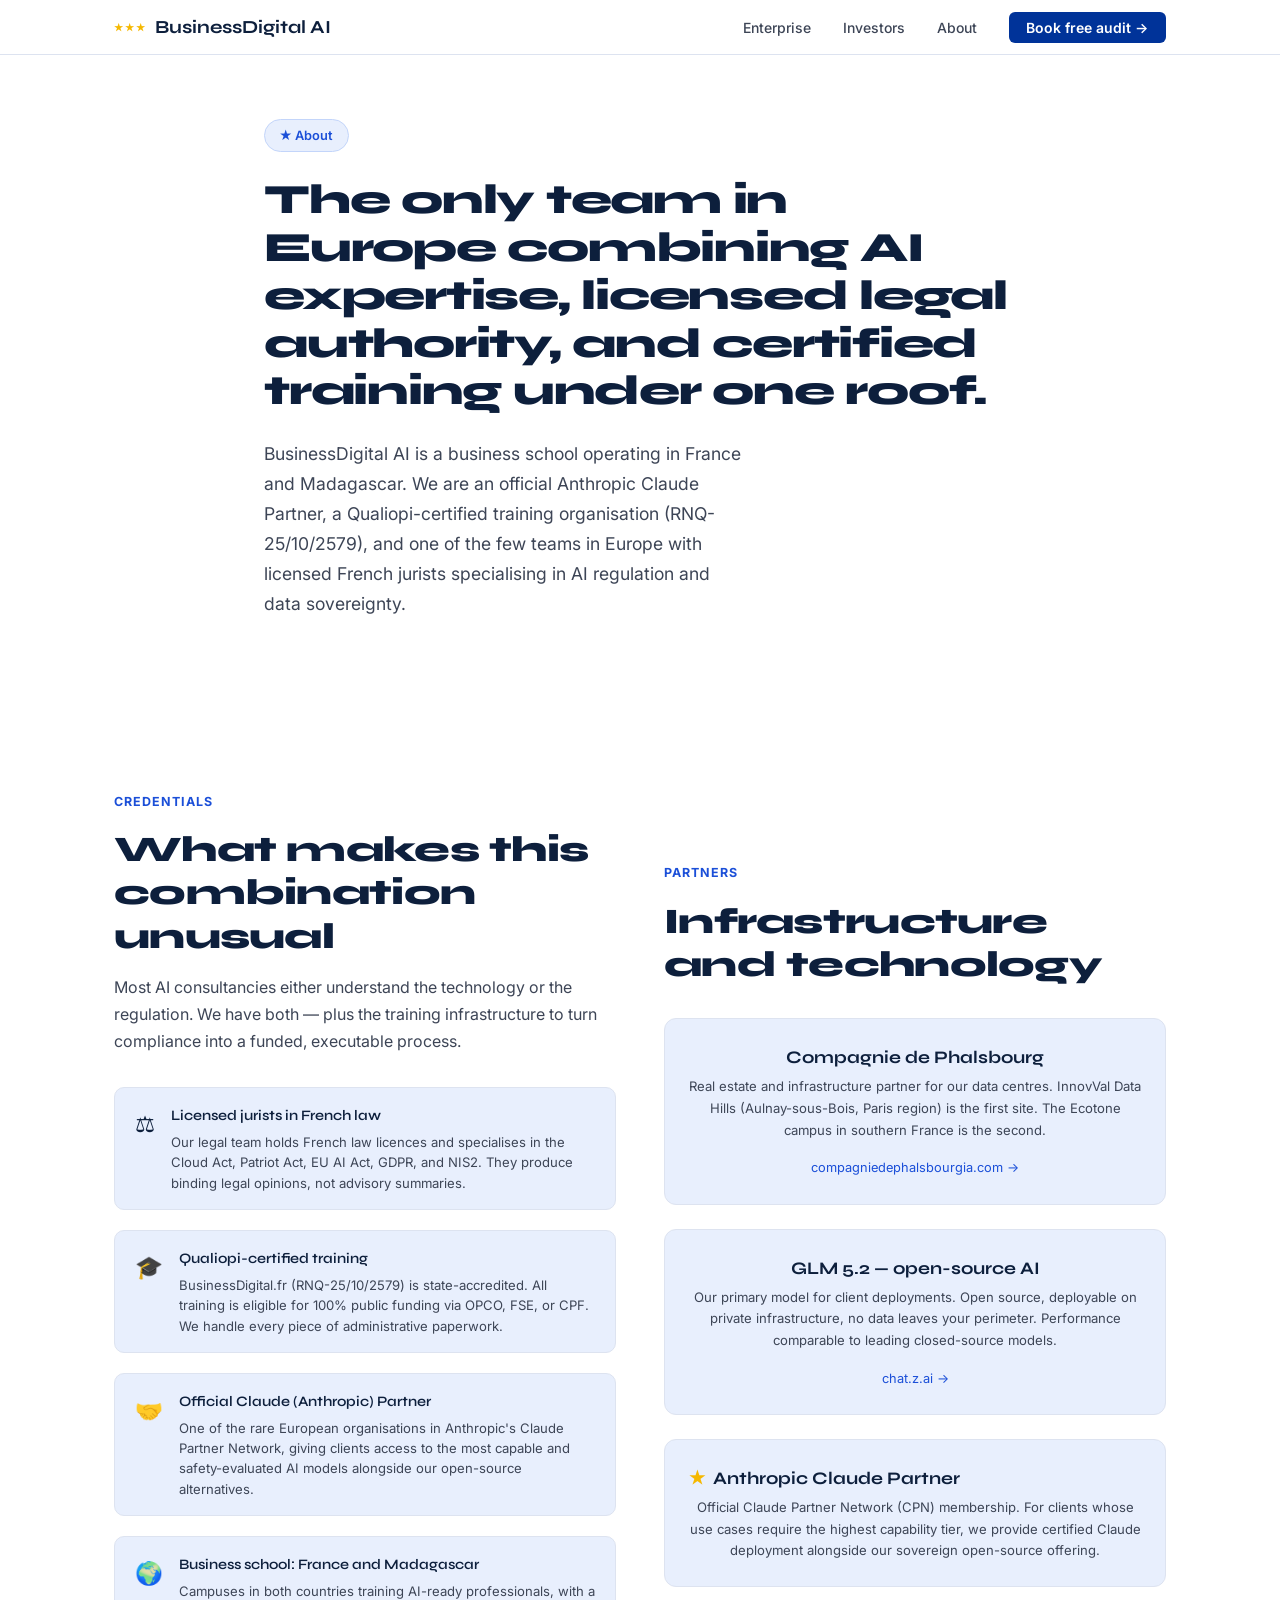
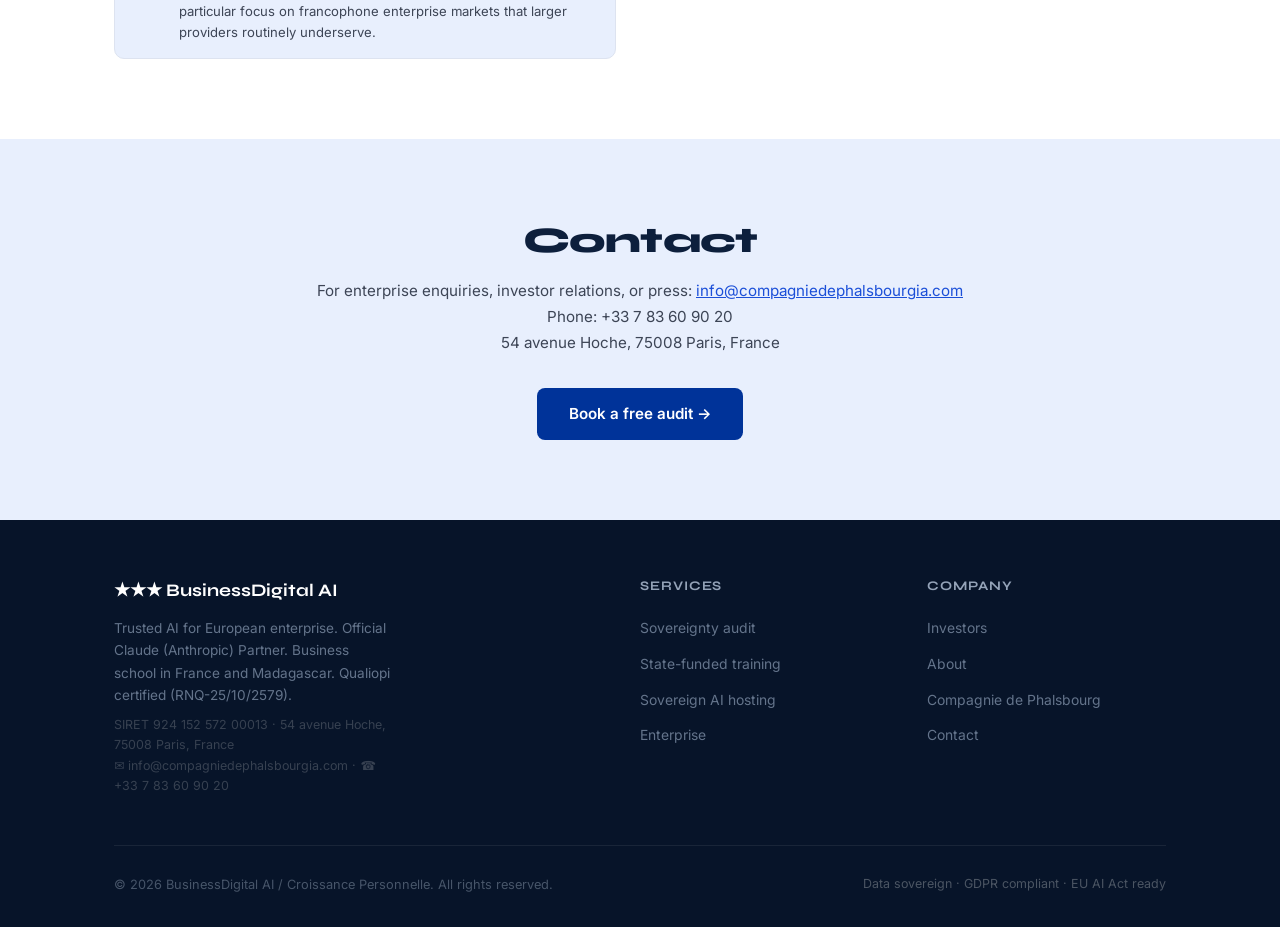
==== about/index.html @ 40485698 "feat: pages /enterprise /investors /about + SEO meta + IndexNow + sitemap" ====
<!DOCTYPE html>
<html lang="en">
<head>
<meta charset="UTF-8">
<meta name="viewport" content="width=device-width, initial-scale=1.0">
<title>About — BusinessDigital AI | Official Claude Partner & AI Business School</title>
<meta name="description" content="BusinessDigital AI is an official Anthropic Claude partner and Qualiopi-certified business school operating in France and Madagascar. We combine AI education, French legal expertise, and sovereign open-source infrastructure.">
<meta property="og:title" content="About — BusinessDigital AI | Official Claude Partner & AI Business School">
<meta property="og:description" content="BusinessDigital AI is an official Anthropic Claude partner and Qualiopi-certified business school operating in France and Madagascar. We combine AI education, French legal expertise, and sovereign open-source infrastructure.">
<meta property="og:type" content="website">
<meta property="og:url" content="https://businessdigitalai.com/about">
<meta name="robots" content="index, follow">
<link rel="canonical" href="https://businessdigitalai.com/about">
<link rel="preconnect" href="https://fonts.googleapis.com">
<link rel="preconnect" href="https://fonts.gstatic.com" crossorigin>
<link href="https://fonts.googleapis.com/css2?family=Syne:wght@400;600;700;800&family=Inter:wght@300;400;500;600&display=swap" rel="stylesheet">
<link rel="stylesheet" href="/shared.css">
</head>
<body>
<nav>
  <div class="container">
    <div class="nav-inner">
      <a href="/" class="nav-logo"><span class="eu-flag"><span class="star">★</span><span class="star">★</span><span class="star">★</span></span> BusinessDigital AI</a>
      <ul class="nav-links">
        <li><a href="/enterprise">Enterprise</a></li>
        <li><a href="/investors">Investors</a></li>
        <li><a href="/about">About</a></li>
        <li><a href="/#audit-form" class="nav-cta">Book free audit →</a></li>
      </ul>
    </div>
  </div>
</nav>

<section class="hero" style="padding:4rem 0 3rem">
  <div class="container" style="max-width:800px">
    <span class="hero-eyebrow">★ About</span>
    <h1 style="font-size:2.6rem;line-height:1.15">The only team in Europe combining AI expertise, licensed legal authority, and certified training under one roof.</h1>
    <p class="hero-sub">BusinessDigital AI is a business school operating in France and Madagascar. We are an official Anthropic Claude Partner, a Qualiopi-certified training organisation (RNQ-25/10/2579), and one of the few teams in Europe with licensed French jurists specialising in AI regulation and data sovereignty.</p>
  </div>
</section>

<section class="section section--white">
  <div class="container">
    <div class="why-grid">
      <div>
        <span class="section-label">Credentials</span>
        <h2 class="section-h2">What makes this combination unusual</h2>
        <p class="section-sub" style="margin-top:1rem">Most AI consultancies either understand the technology or the regulation. We have both — plus the training infrastructure to turn compliance into a funded, executable process.</p>
        <div class="credential-list">
          <div class="credential" style="background:var(--sky);border-color:var(--border)">
            <span class="credential-icon" style="font-size:1.4rem">⚖️</span>
            <div><h4 style="color:var(--navy)">Licensed jurists in French law</h4><p style="color:var(--body)">Our legal team holds French law licences and specialises in the Cloud Act, Patriot Act, EU AI Act, GDPR, and NIS2. They produce binding legal opinions, not advisory summaries.</p></div>
          </div>
          <div class="credential" style="background:var(--sky);border-color:var(--border)">
            <span class="credential-icon" style="font-size:1.4rem">🎓</span>
            <div><h4 style="color:var(--navy)">Qualiopi-certified training</h4><p style="color:var(--body)">BusinessDigital.fr (RNQ-25/10/2579) is state-accredited. All training is eligible for 100% public funding via OPCO, FSE, or CPF. We handle every piece of administrative paperwork.</p></div>
          </div>
          <div class="credential" style="background:var(--sky);border-color:var(--border)">
            <span class="credential-icon" style="font-size:1.4rem">🤝</span>
            <div><h4 style="color:var(--navy)">Official Claude (Anthropic) Partner</h4><p style="color:var(--body)">One of the rare European organisations in Anthropic's Claude Partner Network, giving clients access to the most capable and safety-evaluated AI models alongside our open-source alternatives.</p></div>
          </div>
          <div class="credential" style="background:var(--sky);border-color:var(--border)">
            <span class="credential-icon" style="font-size:1.4rem">🌍</span>
            <div><h4 style="color:var(--navy)">Business school: France and Madagascar</h4><p style="color:var(--body)">Campuses in both countries training AI-ready professionals, with a particular focus on francophone enterprise markets that larger providers routinely underserve.</p></div>
          </div>
        </div>
      </div>
      <div>
        <span class="section-label">Partners</span>
        <h2 class="section-h2">Infrastructure and technology</h2>
        <div class="partner-logos" style="margin-top:2rem">
          <div class="partner-logo-card" style="background:var(--sky);border-color:var(--border)">
            <div class="partner-name" style="color:var(--navy)">Compagnie de Phalsbourg</div>
            <div class="partner-desc" style="color:var(--body)">Real estate and infrastructure partner for our data centres. InnovVal Data Hills (Aulnay-sous-Bois, Paris region) is the first site. The Ecotone campus in southern France is the second.</div>
            <a href="https://compagniedephalsbourgia.com" style="display:inline-block;margin-top:1rem;font-size:.8rem;color:var(--cobalt);text-decoration:none">compagniedephalsbourgia.com →</a>
          </div>
          <div class="partner-logo-card" style="background:var(--sky);border-color:var(--border)">
            <div class="partner-name" style="color:var(--navy)">GLM 5.2 — open-source AI</div>
            <div class="partner-desc" style="color:var(--body)">Our primary model for client deployments. Open source, deployable on private infrastructure, no data leaves your perimeter. Performance comparable to leading closed-source models.</div>
            <a href="https://chat.z.ai" target="_blank" style="display:inline-block;margin-top:1rem;font-size:.8rem;color:var(--cobalt);text-decoration:none">chat.z.ai →</a>
          </div>
          <div class="partner-logo-card" style="background:var(--sky);border-color:var(--border)">
            <div class="partner-name" style="color:var(--navy);display:flex;align-items:center;gap:.5rem"><span style="color:var(--eu-gold)">★</span> Anthropic Claude Partner</div>
            <div class="partner-desc" style="color:var(--body)">Official Claude Partner Network (CPN) membership. For clients whose use cases require the highest capability tier, we provide certified Claude deployment alongside our sovereign open-source offering.</div>
          </div>
        </div>
      </div>
    </div>
  </div>
</section>

<section class="section section--sky">
  <div class="container" style="max-width:700px;text-align:center">
    <h2 class="section-h2">Contact</h2>
    <p style="margin-top:1rem;font-size:.95rem;color:var(--body);line-height:1.7">For enterprise enquiries, investor relations, or press: <a href="mailto:info@compagniedephalsbourgia.com" style="color:var(--cobalt)">info@compagniedephalsbourgia.com</a><br>Phone: +33 7 83 60 90 20<br>54 avenue Hoche, 75008 Paris, France</p>
    <div style="margin-top:2rem"><a href="/#audit-form" class="btn-primary">Book a free audit →</a></div>
  </div>
</section>

<footer>
  <div class="container">
    <div class="footer-inner">
      <div class="footer-brand">
        <div style="font-family:'Syne',sans-serif;font-weight:700;color:white;font-size:1.1rem">★★★ BusinessDigital AI</div>
        <p>Trusted AI for European enterprise. Official Claude (Anthropic) Partner. Business school in France and Madagascar. Qualiopi certified (RNQ-25/10/2579).</p>
        <p style="margin-top:.5rem;font-size:.78rem;color:#374151">SIRET 924 152 572 00013 · 54 avenue Hoche, 75008 Paris, France<br>✉ info@compagniedephalsbourgia.com · ☎ +33 7 83 60 90 20</p>
      </div>
      <div class="footer-col">
        <h4>Services</h4>
        <ul>
          <li><a href="/#offer">Sovereignty audit</a></li>
          <li><a href="/#offer">State-funded training</a></li>
          <li><a href="/#offer">Sovereign AI hosting</a></li>
          <li><a href="/enterprise">Enterprise</a></li>
        </ul>
      </div>
      <div class="footer-col">
        <h4>Company</h4>
        <ul>
          <li><a href="/investors">Investors</a></li>
          <li><a href="/about">About</a></li>
          <li><a href="https://compagniedephalsbourgia.com" target="_blank">Compagnie de Phalsbourg</a></li>
          <li><a href="mailto:info@compagniedephalsbourgia.com">Contact</a></li>
        </ul>
      </div>
    </div>
    <div class="footer-bottom">
      <p>© 2026 BusinessDigital AI / Croissance Personnelle. All rights reserved.</p>
      <p style="color:#4b5563;font-size:.78rem">Data sovereign · GDPR compliant · EU AI Act ready</p>
    </div>
  </div>
</footer>
</body></html>
---- shared.css ----
*,*::before,*::after{box-sizing:border-box;margin:0;padding:0}
:root{
  --navy:#0d1f3c;
  --eu-blue:#003399;
  --eu-gold:#f5b800;
  --cobalt:#1b4fd8;
  --sky:#e8effd;
  --paper:#f7f8fc;
  --body:#3d4556;
  --muted:#6b7280;
  --border:#dde3f0;
  --white:#ffffff;
  --green:#0a8a4e;
  --red:#c0392b;
}
html{scroll-behavior:smooth}
body{font-family:'Inter',system-ui,sans-serif;color:var(--navy);background:var(--paper);line-height:1.65;-webkit-font-smoothing:antialiased}
h1,h2,h3,h4,.display{font-family:'Syne',sans-serif}
img{max-width:100%;display:block}
a{color:inherit}

/* Layout */
.container{max-width:1100px;margin:0 auto;padding:0 1.5rem}
.section{padding:5rem 0}
.section--white{background:var(--white)}
.section--sky{background:var(--sky)}
.section--navy{background:var(--navy);color:var(--white)}
.section--dark{background:#071429;color:var(--white)}

/* Nav */
nav{background:var(--white);border-bottom:1px solid var(--border);position:sticky;top:0;z-index:100;padding:.75rem 0}
.nav-inner{display:flex;align-items:center;justify-content:space-between;gap:1.5rem}
.nav-logo{font-family:'Syne',sans-serif;font-weight:700;font-size:1.15rem;color:var(--navy);text-decoration:none;display:flex;align-items:center;gap:.6rem}
.nav-logo .eu-flag{display:flex;align-items:center;gap:2px}
.nav-logo .star{color:var(--eu-gold);font-size:.65rem}
.nav-links{display:flex;align-items:center;gap:2rem;list-style:none}
.nav-links a{text-decoration:none;font-size:.875rem;font-weight:500;color:var(--body);transition:color .15s}
.nav-links a:hover{color:var(--eu-blue)}
.nav-cta{background:var(--eu-blue);color:var(--white)!important;padding:.45rem 1.1rem;border-radius:6px;font-weight:600!important;transition:background .15s!important}
.nav-cta:hover{background:#0028a0!important}

/* Hero */
.hero{padding:5rem 0 4rem;background:var(--white)}
.hero-inner{display:grid;grid-template-columns:1fr 1fr;gap:4rem;align-items:center}
.hero-eyebrow{display:inline-flex;align-items:center;gap:.5rem;background:var(--sky);border:1px solid #c3d5fa;border-radius:100px;padding:.3rem .9rem;font-size:.8rem;font-weight:600;color:var(--cobalt);margin-bottom:1.5rem}
.hero h1{font-size:3rem;font-weight:800;line-height:1.1;color:var(--navy);letter-spacing:-.03em;margin-bottom:1.5rem}
.hero h1 em{font-style:normal;color:var(--eu-blue)}
.hero-sub{font-size:1.1rem;color:var(--body);line-height:1.7;margin-bottom:2.5rem;max-width:480px}
.hero-actions{display:flex;gap:1rem;flex-wrap:wrap}
.btn-primary{background:var(--eu-blue);color:var(--white);padding:.85rem 2rem;border-radius:8px;text-decoration:none;font-weight:600;font-size:.95rem;display:inline-flex;align-items:center;gap:.5rem;transition:background .15s;border:none;cursor:pointer}
.btn-primary:hover{background:#0028a0}
.btn-secondary{background:transparent;color:var(--navy);padding:.85rem 2rem;border-radius:8px;text-decoration:none;font-weight:600;font-size:.95rem;border:1.5px solid var(--border);display:inline-flex;align-items:center;gap:.5rem;transition:border-color .15s}
.btn-secondary:hover{border-color:var(--cobalt)}
.hero-badges{display:flex;flex-wrap:wrap;gap:.6rem;margin-top:2rem}
.badge{display:inline-flex;align-items:center;gap:.35rem;background:var(--paper);border:1px solid var(--border);border-radius:6px;padding:.3rem .7rem;font-size:.78rem;color:var(--body);font-weight:500}
.badge--green{background:#f0faf5;border-color:#a3d9bb;color:#065f46}

/* Shield visual */
.shield-wrap{position:relative;display:flex;align-items:center;justify-content:center}
.shield-outer{width:320px;height:320px;border-radius:50%;border:2px solid var(--border);position:relative;display:flex;align-items:center;justify-content:center;animation:rotate-slow 20s linear infinite}
.shield-outer::before{content:'';position:absolute;inset:-8px;border-radius:50%;border:1.5px dashed #c3d5fa}
.shield-label{position:absolute;top:0;left:50%;transform:translateX(-50%) translateY(-50%);background:var(--sky);border:1.5px solid var(--cobalt);border-radius:100px;padding:.25rem .75rem;font-size:.75rem;font-weight:700;color:var(--cobalt);white-space:nowrap}
.shield-inner{width:180px;height:180px;background:var(--eu-blue);border-radius:50%;display:flex;flex-direction:column;align-items:center;justify-content:center;gap:.5rem;position:relative;z-index:2}
.shield-stars{display:grid;grid-template-columns:repeat(3,1fr);gap:2px;width:52px;place-items:center}
.shield-star{color:var(--eu-gold);font-size:.8rem}
.shield-label-inner{color:var(--white);font-size:.7rem;font-weight:700;text-align:center;line-height:1.3;font-family:'Syne',sans-serif}
.data-dot{position:absolute;width:10px;height:10px;border-radius:50%;background:var(--green)}
@keyframes rotate-slow{from{transform:rotate(0deg)}to{transform:rotate(360deg)}}
.data-dot-1{top:8%;left:30%;animation:pulse-dot 2s ease-in-out infinite}
.data-dot-2{top:30%;right:8%;animation:pulse-dot 2s ease-in-out .5s infinite}
.data-dot-3{bottom:15%;left:20%;animation:pulse-dot 2s ease-in-out 1s infinite}
@keyframes pulse-dot{0%,100%{opacity:.4;transform:scale(.8)}50%{opacity:1;transform:scale(1.2)}}
.threat-cross{position:absolute;width:10px;height:10px;color:var(--red);font-size:1rem;font-weight:700;font-family:'Syne',sans-serif;line-height:1}

/* Threat section */
.threat-grid{display:grid;grid-template-columns:repeat(3,1fr);gap:1.5rem;margin-top:3rem}
.threat-card{background:var(--white);border:1px solid var(--border);border-radius:12px;padding:1.75rem;border-top:3px solid var(--eu-blue)}
.threat-card h3{font-size:1rem;font-weight:700;color:var(--navy);margin-bottom:.75rem}
.threat-card p{font-size:.875rem;color:var(--body);line-height:1.65}
.threat-tag{display:inline-block;background:#fff0f0;border:1px solid #fcc;color:var(--red);border-radius:4px;padding:.15rem .5rem;font-size:.72rem;font-weight:700;margin-bottom:.75rem}

/* 3 steps */
.steps-grid{display:grid;grid-template-columns:repeat(3,1fr);gap:2rem;margin-top:3.5rem;position:relative}
.steps-grid::before{content:'';position:absolute;top:2.5rem;left:15%;right:15%;height:2px;background:linear-gradient(90deg,var(--cobalt) 0%,var(--eu-gold) 100%);z-index:0}
.step-card{background:var(--white);border:1px solid var(--border);border-radius:16px;padding:2rem;position:relative;z-index:1;transition:box-shadow .2s}
.step-card:hover{box-shadow:0 8px 32px rgba(13,31,60,.08)}
.step-number{width:52px;height:52px;border-radius:50%;background:var(--eu-blue);color:var(--white);font-family:'Syne',sans-serif;font-weight:800;font-size:1.1rem;display:flex;align-items:center;justify-content:center;margin-bottom:1.25rem}
.step-free{position:absolute;top:1.25rem;right:1.25rem;background:#f0faf5;border:1px solid #a3d9bb;color:#065f46;border-radius:6px;padding:.2rem .55rem;font-size:.72rem;font-weight:700}
.step-card h3{font-size:1.15rem;font-weight:700;color:var(--navy);margin-bottom:.75rem}
.step-card p{font-size:.875rem;color:var(--body);line-height:1.65}
.step-saving{margin-top:1.25rem;padding:.75rem 1rem;background:var(--sky);border-radius:8px;font-size:.83rem;color:var(--cobalt);font-weight:600}

/* Why us */
.why-grid{display:grid;grid-template-columns:1fr 1fr;gap:3rem;align-items:center}
.credential-list{display:flex;flex-direction:column;gap:1.25rem;margin-top:2rem}
.credential{display:flex;align-items:flex-start;gap:1rem;padding:1rem 1.25rem;background:rgba(255,255,255,.06);border:1px solid rgba(255,255,255,.12);border-radius:10px}
.credential-icon{font-size:1.4rem;flex-shrink:0;margin-top:2px}
.credential h4{font-size:.9rem;font-weight:600;color:var(--white);margin-bottom:.25rem}
.credential p{font-size:.82rem;color:#94a3b8;line-height:1.55}
.partner-logos{display:flex;flex-direction:column;gap:1.5rem}
.partner-logo-card{background:rgba(255,255,255,.05);border:1px solid rgba(255,255,255,.1);border-radius:12px;padding:1.5rem;text-align:center}
.partner-logo-card .partner-name{font-family:'Syne',sans-serif;font-weight:700;font-size:1.1rem;color:var(--white)}
.partner-logo-card .partner-desc{font-size:.82rem;color:#94a3b8;margin-top:.25rem}

/* Enterprise */
.enterprise-split{display:grid;grid-template-columns:1fr 1fr;gap:3rem;align-items:start}
.feature-list{list-style:none;display:flex;flex-direction:column;gap:.9rem;margin-top:2rem}
.feature-list li{display:flex;align-items:flex-start;gap:.75rem;font-size:.9rem;color:var(--body)}
.feature-list li::before{content:'✓';color:var(--green);font-weight:700;flex-shrink:0;margin-top:2px}
.cta-block{background:var(--sky);border:1.5px solid #c3d5fa;border-radius:16px;padding:2rem;margin-top:2rem}
.cta-block h3{font-size:1.2rem;font-weight:700;color:var(--navy);margin-bottom:.5rem}
.cta-block p{font-size:.875rem;color:var(--body);margin-bottom:1.5rem}

/* Investor */
.investor-grid{display:grid;grid-template-columns:repeat(3,1fr);gap:1.5rem;margin-top:3rem}
.inv-card{background:rgba(255,255,255,.05);border:1px solid rgba(255,255,255,.12);border-radius:12px;padding:1.75rem}
.inv-card h3{font-size:1rem;font-weight:700;color:var(--white);margin-bottom:.75rem}
.inv-card p{font-size:.83rem;color:#94a3b8;line-height:1.6}
.inv-card .inv-tag{display:inline-block;background:rgba(245,184,0,.15);border:1px solid rgba(245,184,0,.3);color:var(--eu-gold);border-radius:4px;padding:.2rem .55rem;font-size:.72rem;font-weight:700;margin-bottom:.75rem}
.stat-row{display:grid;grid-template-columns:repeat(3,1fr);gap:1.5rem;margin-top:3rem;text-align:center}
.stat-block{padding:1.5rem;background:rgba(255,255,255,.04);border-radius:12px;border:1px solid rgba(255,255,255,.08)}
.stat-num{font-family:'Syne',sans-serif;font-size:2.5rem;font-weight:800;color:var(--eu-gold);line-height:1}
.stat-label{font-size:.82rem;color:#94a3b8;margin-top:.4rem;line-height:1.4}

/* Section labels */
.section-label{display:inline-block;font-size:.78rem;font-weight:700;letter-spacing:.08em;text-transform:uppercase;color:var(--cobalt);margin-bottom:1rem}
.section-label--white{color:#93c5fd}
.section-h2{font-size:2.25rem;font-weight:800;line-height:1.2;color:var(--navy);letter-spacing:-.02em;margin-bottom:1rem}
.section-h2--white{color:var(--white)}
.section-sub{font-size:1rem;color:var(--body);max-width:560px;line-height:1.7}
.section-sub--white{color:#94a3b8}

/* Footer */
footer{background:#071429;padding:3.5rem 0 2rem}
.footer-inner{display:grid;grid-template-columns:2fr 1fr 1fr;gap:3rem;margin-bottom:3rem}
.footer-brand p{font-size:.85rem;color:#64748b;margin-top:.75rem;line-height:1.65;max-width:280px}
.footer-col h4{font-size:.82rem;font-weight:700;color:#94a3b8;text-transform:uppercase;letter-spacing:.07em;margin-bottom:1rem}
.footer-col ul{list-style:none;display:flex;flex-direction:column;gap:.6rem}
.footer-col ul a{text-decoration:none;font-size:.87rem;color:#64748b;transition:color .15s}
.footer-col ul a:hover{color:var(--white)}
.footer-bottom{border-top:1px solid rgba(255,255,255,.07);padding-top:1.75rem;display:flex;justify-content:space-between;align-items:center;flex-wrap:wrap;gap:1rem}
.footer-bottom p{font-size:.8rem;color:#475569}

/* Mobile */
@media(max-width:768px){
.hero-inner,.threat-grid,.steps-grid,.why-grid,.enterprise-split,.investor-grid,.stat-row,.footer-inner{grid-template-columns:1fr}
.hero h1{font-size:2.1rem}
.shield-wrap{display:none}
.steps-grid::before{display:none}
nav{padding:.6rem 0}
.nav-links{display:none}
}
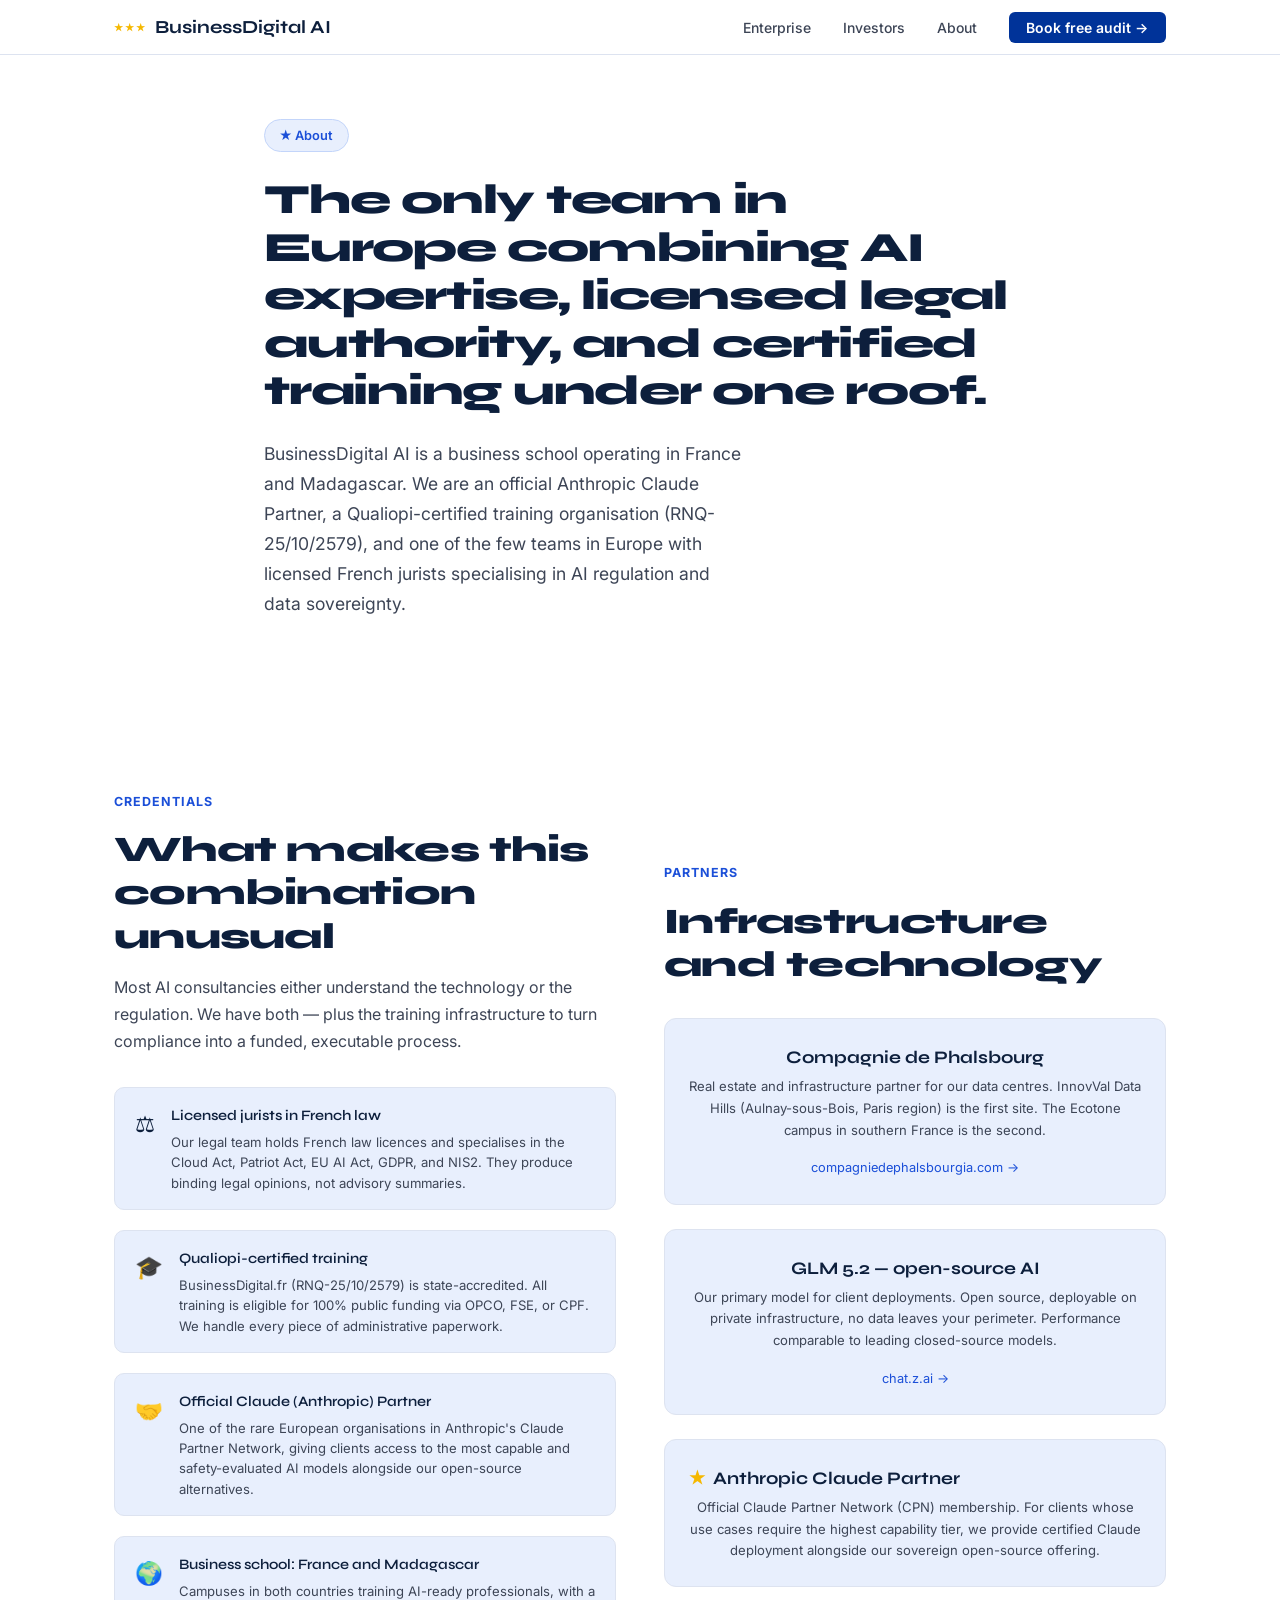
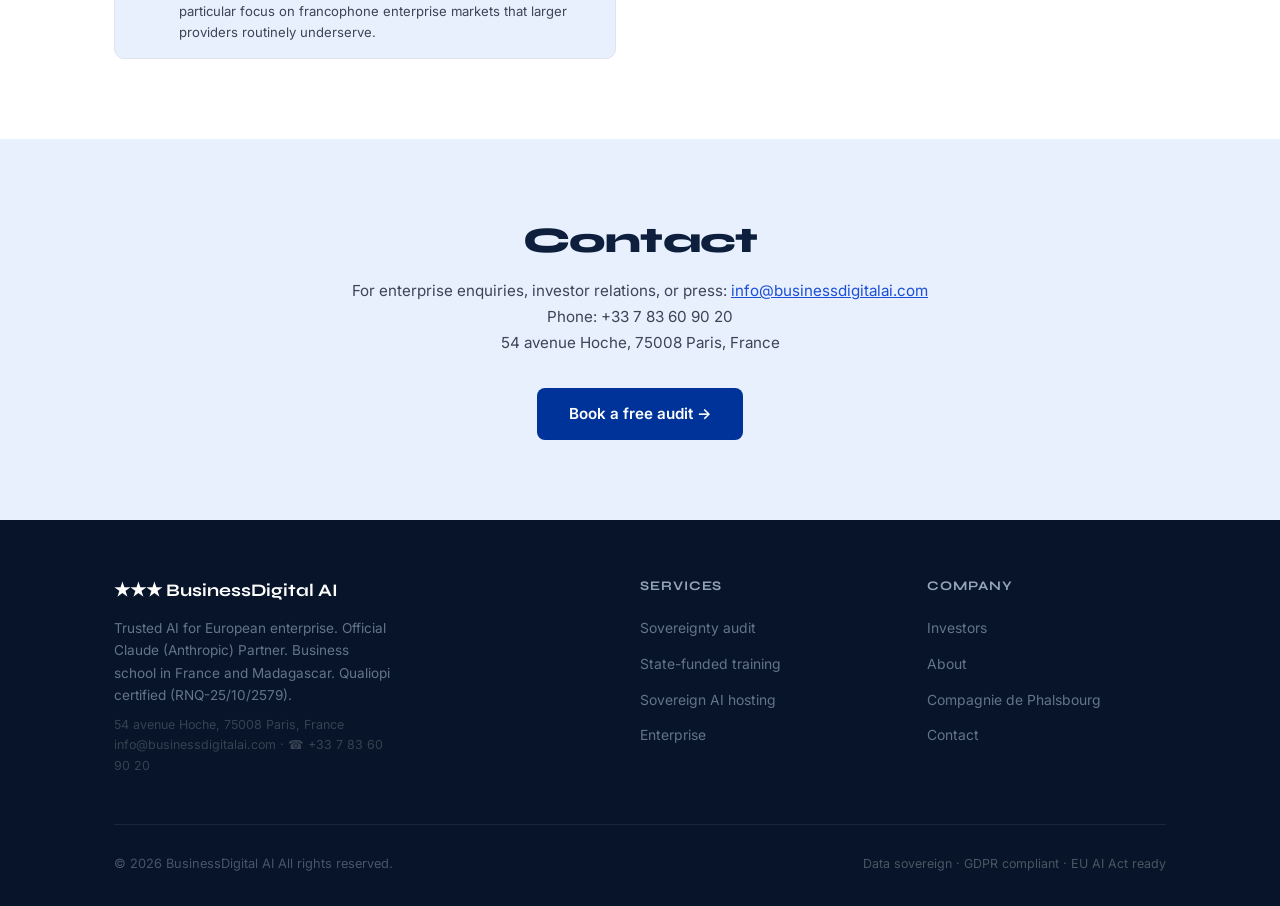
==== commit 230b79a8: "feat: enterprise+investor redesign (Spectral+brass), WhatsApp CTA, footer cleanup" ====
--- a/about/index.html
+++ b/about/index.html
@@ -92,7 +92,7 @@
 <section class="section section--sky">
   <div class="container" style="max-width:700px;text-align:center">
     <h2 class="section-h2">Contact</h2>
-    <p style="margin-top:1rem;font-size:.95rem;color:var(--body);line-height:1.7">For enterprise enquiries, investor relations, or press: <a href="mailto:info@compagniedephalsbourgia.com" style="color:var(--cobalt)">info@compagniedephalsbourgia.com</a><br>Phone: +33 7 83 60 90 20<br>54 avenue Hoche, 75008 Paris, France</p>
+    <p style="margin-top:1rem;font-size:.95rem;color:var(--body);line-height:1.7">For enterprise enquiries, investor relations, or press: <a href="mailto:info@businessdigitalai.com" style="color:var(--cobalt)">info@businessdigitalai.com</a><br>Phone: +33 7 83 60 90 20<br>54 avenue Hoche, 75008 Paris, France</p>
     <div style="margin-top:2rem"><a href="/#audit-form" class="btn-primary">Book a free audit →</a></div>
   </div>
 </section>
@@ -103,7 +103,7 @@
       <div class="footer-brand">
         <div style="font-family:'Syne',sans-serif;font-weight:700;color:white;font-size:1.1rem">★★★ BusinessDigital AI</div>
         <p>Trusted AI for European enterprise. Official Claude (Anthropic) Partner. Business school in France and Madagascar. Qualiopi certified (RNQ-25/10/2579).</p>
-        <p style="margin-top:.5rem;font-size:.78rem;color:#374151">SIRET 924 152 572 00013 · 54 avenue Hoche, 75008 Paris, France<br>✉ info@compagniedephalsbourgia.com · ☎ +33 7 83 60 90 20</p>
+        <p style="margin-top:.5rem;font-size:.78rem;color:#374151">54 avenue Hoche, 75008 Paris, France<br>info@businessdigitalai.com · ☎ +33 7 83 60 90 20</p>
       </div>
       <div class="footer-col">
         <h4>Services</h4>
@@ -120,12 +120,12 @@
           <li><a href="/investors">Investors</a></li>
           <li><a href="/about">About</a></li>
           <li><a href="https://compagniedephalsbourgia.com" target="_blank">Compagnie de Phalsbourg</a></li>
-          <li><a href="mailto:info@compagniedephalsbourgia.com">Contact</a></li>
+          <li><a href="mailto:info@businessdigitalai.com">Contact</a></li>
         </ul>
       </div>
     </div>
     <div class="footer-bottom">
-      <p>© 2026 BusinessDigital AI / Croissance Personnelle. All rights reserved.</p>
+      <p>© 2026 BusinessDigital AI All rights reserved.</p>
       <p style="color:#4b5563;font-size:.78rem">Data sovereign · GDPR compliant · EU AI Act ready</p>
     </div>
   </div>
